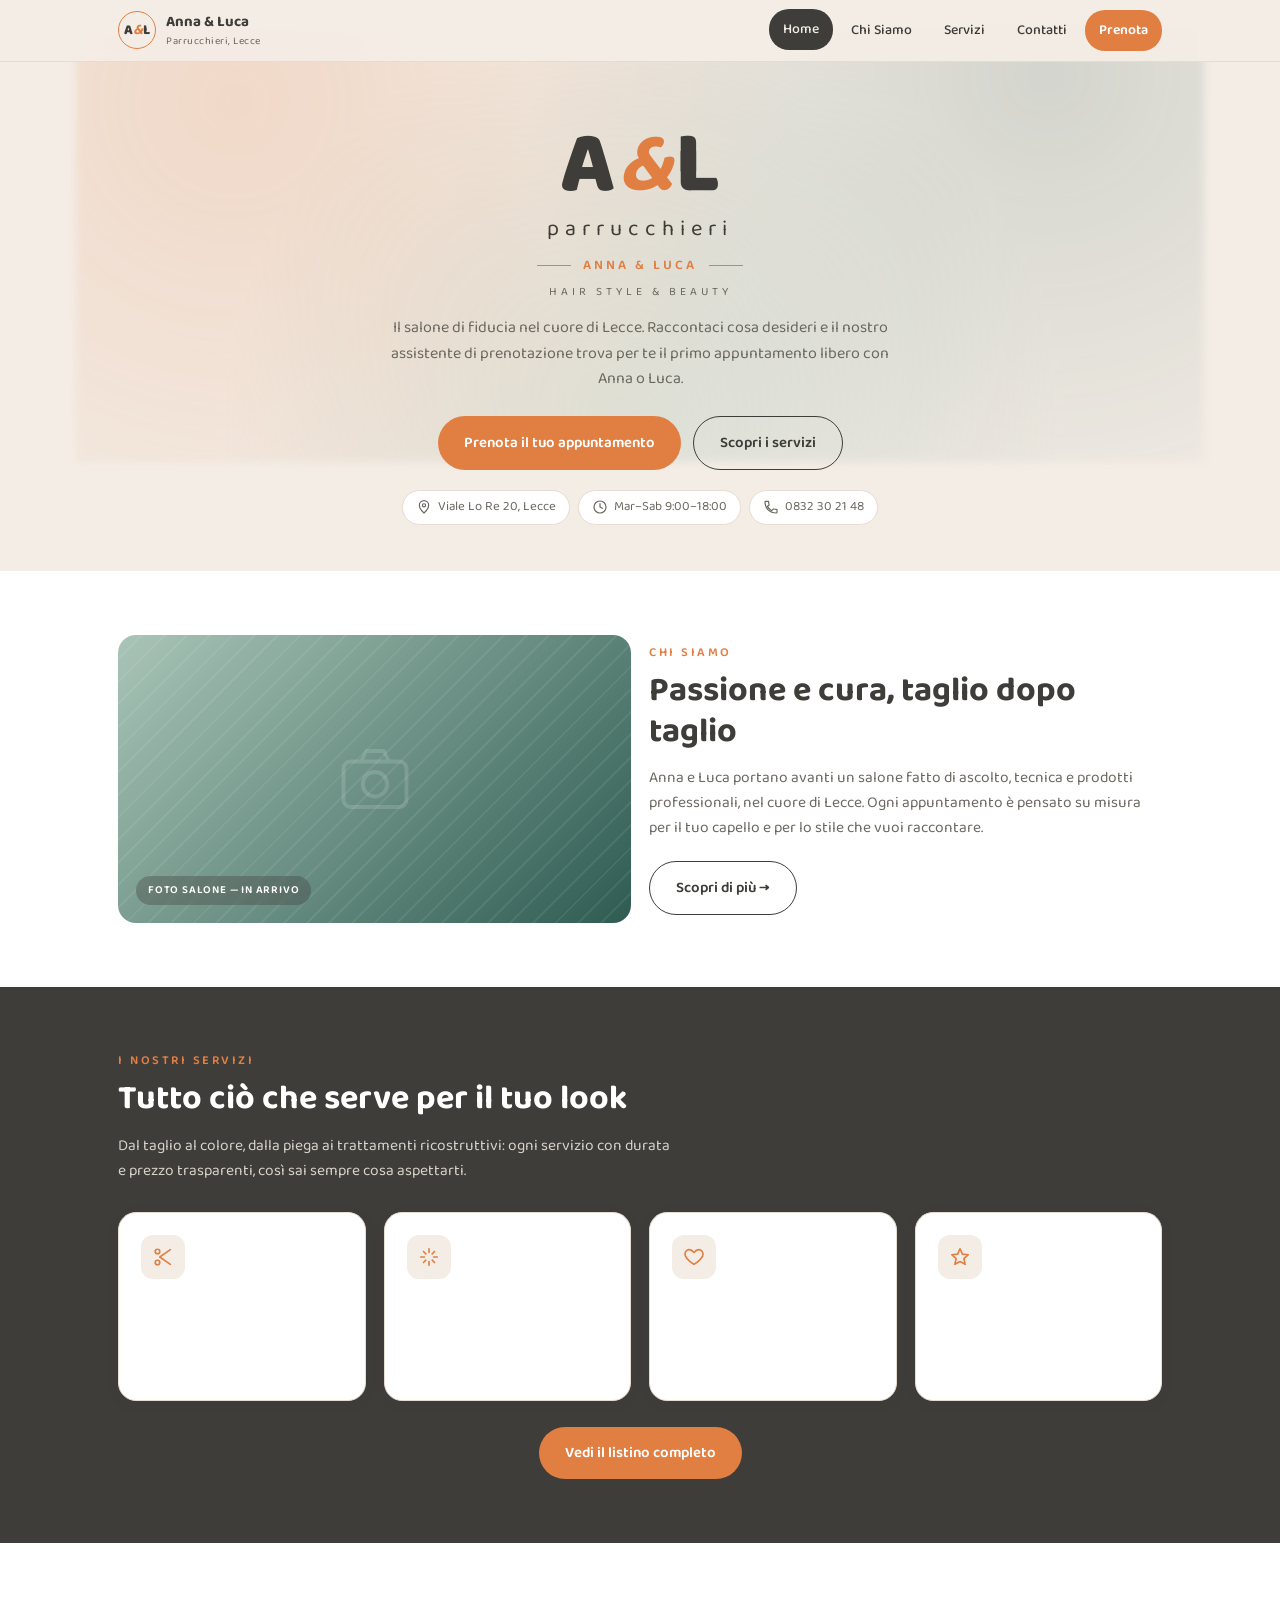
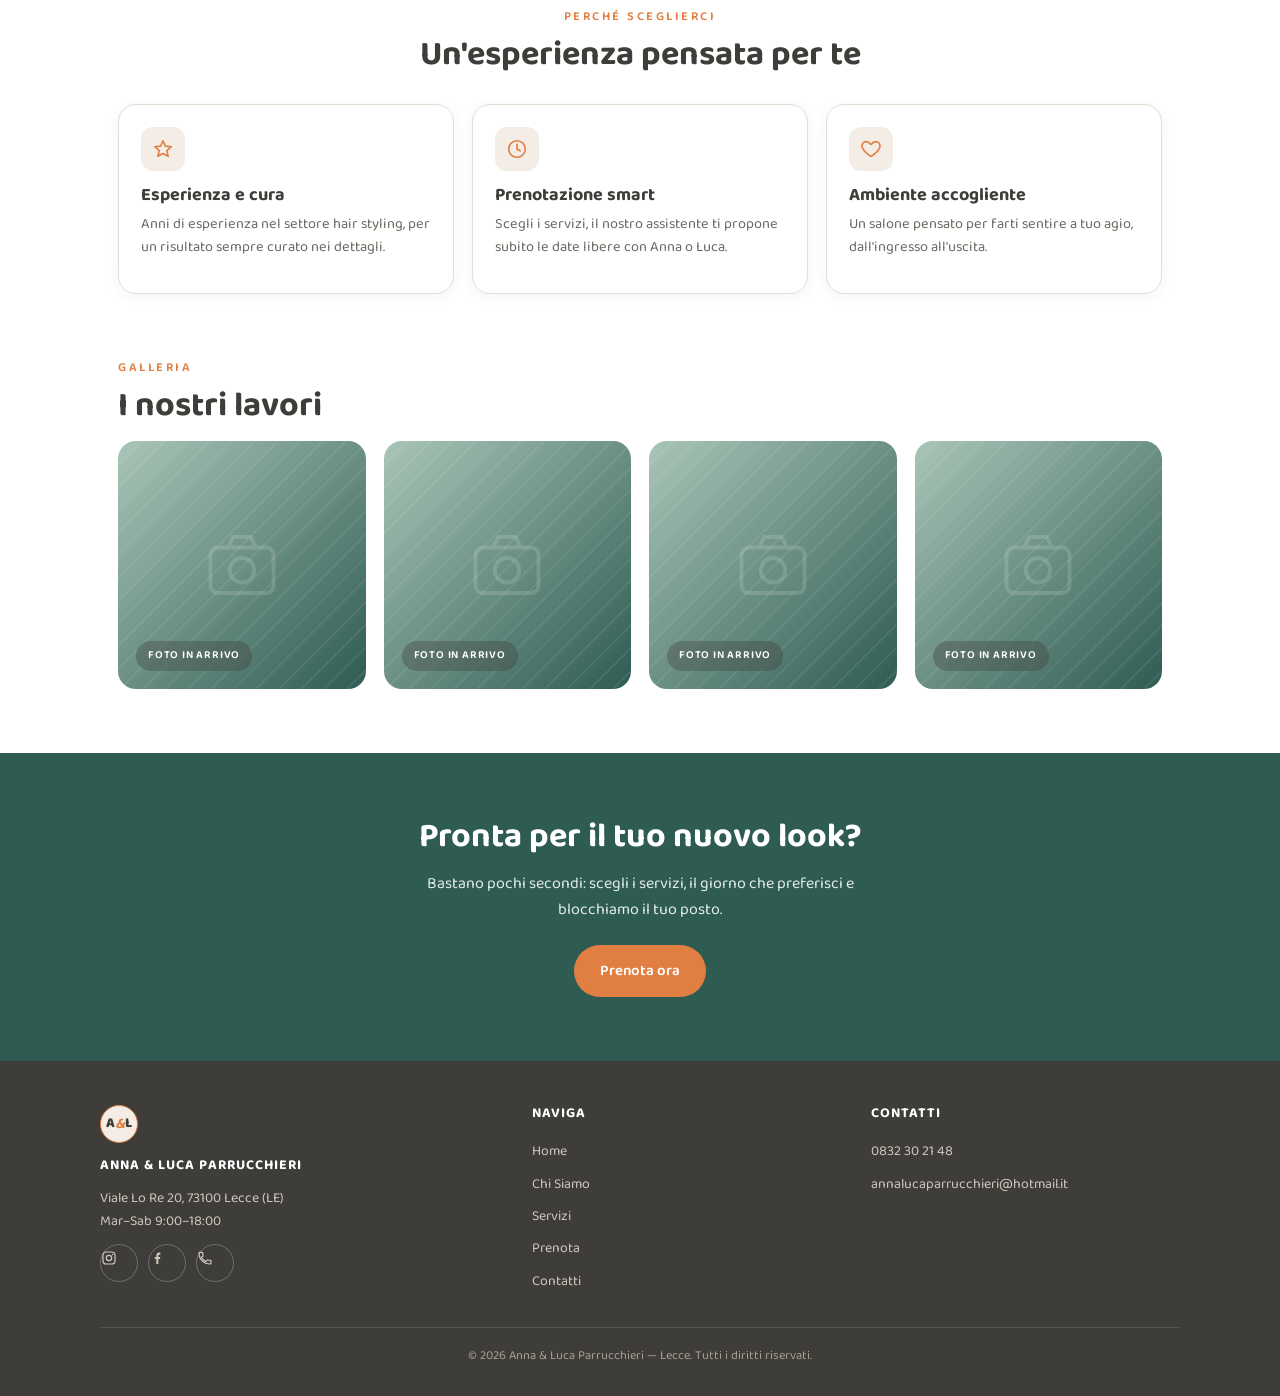
==== index.html @ 9dba7ea0 "Add files via upload Primo caricamento del sito" ====
<!DOCTYPE html>
<html lang="it">
<head>
<meta charset="UTF-8">
<meta name="viewport" content="width=device-width, initial-scale=1.0, maximum-scale=1, viewport-fit=cover">
<meta name="theme-color" content="#3F3D39">
<title>Anna & Luca Parrucchieri | Hair Style & Beauty — Lecce</title>
<meta name="description" content="Salone Anna & Luca Parrucchieri a Lecce, Viale Lo Re 20. Taglio, colore, piega e trattamenti. Prenota online in pochi secondi.">
<link rel="stylesheet" href="assets/style.css">
</head>
<body>

<svg style="display:none">
  <symbol id="ic-ig" viewBox="0 0 24 24"><rect x="3" y="3" width="18" height="18" rx="5"/><circle cx="12" cy="12" r="4"/><circle cx="17.3" cy="6.7" r="1.1" class="filled" fill="currentColor" stroke="none"/></symbol>
  <symbol id="ic-fb" viewBox="0 0 24 24"><path d="M14 21v-7.5h2.5l.4-3H14V8.4c0-.87.24-1.46 1.5-1.46H17V3.86C16.7 3.82 15.8 3.7 14.8 3.7c-2.2 0-3.7 1.34-3.7 3.8V10.5H8.6v3H11V21h3z" class="filled" fill="currentColor" stroke="none"/></symbol>
  <symbol id="ic-phone" viewBox="0 0 24 24"><path d="M6.6 10.8c1.4 2.8 3.7 5.1 6.6 6.6l2.2-2.2c.3-.3.7-.4 1-.2 1.1.4 2.3.6 3.6.6.6 0 1 .4 1 1V20c0 .6-.4 1-1 1C10 21 3 14 3 4.6c0-.6.4-1 1-1h3.5c.6 0 1 .4 1 1 0 1.3.2 2.5.6 3.6.1.3 0 .7-.2 1z"/></symbol>
  <symbol id="ic-mail" viewBox="0 0 24 24"><rect x="3" y="5" width="18" height="14" rx="2"/><path d="M4 6.5l8 6 8-6"/></symbol>
  <symbol id="ic-pin" viewBox="0 0 24 24"><path d="M12 21s7-6.2 7-11.5A7 7 0 0 0 5 9.5C5 14.8 12 21 12 21z"/><circle cx="12" cy="9.5" r="2.4"/></symbol>
  <symbol id="ic-clock" viewBox="0 0 24 24"><circle cx="12" cy="12" r="9"/><path d="M12 7v5l3.5 2"/></symbol>
  <symbol id="ic-scissors" viewBox="0 0 24 24"><circle cx="6" cy="6" r="2.5"/><circle cx="6" cy="18" r="2.5"/><path d="M20 4L8.5 12M20 20L8.5 12M8.5 12l3-2"/></symbol>
  <symbol id="ic-sparkle" viewBox="0 0 24 24"><path d="M12 3v4M12 17v4M3 12h4M17 12h4M6 6l2.5 2.5M15.5 15.5L18 18M18 6l-2.5 2.5M8.5 15.5L6 18"/></symbol>
  <symbol id="ic-camera" viewBox="0 0 24 24"><rect x="3" y="7" width="18" height="13" rx="2"/><path d="M8 7l1.5-3h5L16 7"/><circle cx="12" cy="13.5" r="3.5"/></symbol>
  <symbol id="ic-heart" viewBox="0 0 24 24"><path d="M12 20s-7-4.4-9.3-9C1.3 7.7 3 4.5 6.3 4c2-.3 3.7.7 5.7 3 2-2.3 3.7-3.3 5.7-3 3.3.5 5 3.7 3.6 7-2.3 4.6-9.3 9-9.3 9z"/></symbol>
  <symbol id="ic-star" viewBox="0 0 24 24"><path d="M12 3l2.6 5.9 6.4.6-4.8 4.3 1.4 6.2L12 16.9 6.4 20l1.4-6.2-4.8-4.3 6.4-.6L12 3z"/></symbol>
</svg>

<header class="site">
  <div class="nav-wrap">
    <a href="index.html" class="nav-brand">
      <span class="mono-badge"><span class="lm">A</span><span class="amp">&amp;</span><span class="lm">L</span></span>
      <span>Anna &amp; Luca<small>Parrucchieri, Lecce</small></span>
    </a>
    <nav class="nav-links">
      <a href="index.html" class="active">Home</a>
      <a href="chi-siamo.html">Chi Siamo</a>
      <a href="servizi.html">Servizi</a>
      <a href="contatti.html">Contatti</a>
      <a href="prenota.html" class="cta">Prenota</a>
    </nav>
    <div class="nav-actions">
      <a href="prenota.html" class="btn primary">Prenota</a>
      <button class="nav-toggle" aria-label="Menu"><span></span></button>
    </div>
  </div>
</header>

<main>
  <!-- HERO -->
  <section class="hero container">
    <div class="brand-logo"><span class="lm">A</span><span class="amp">&amp;</span><span class="lm">L</span></div>
    <div class="brand-sub">parrucchieri</div>
    <div class="brand-names"><i></i>ANNA &amp; LUCA<i></i></div>
    <div class="brand-tag">Hair Style &amp; Beauty</div>
    <p class="lead">Il salone di fiducia nel cuore di Lecce. Raccontaci cosa desideri e il nostro assistente di prenotazione trova per te il primo appuntamento libero con Anna o Luca.</p>
    <div class="hero-cta">
      <a href="prenota.html" class="btn primary">Prenota il tuo appuntamento</a>
      <a href="servizi.html" class="btn outline">Scopri i servizi</a>
    </div>
    <div class="hero-meta">
      <span><svg class="icon"><use href="#ic-pin"/></svg> Viale Lo Re 20, Lecce</span>
      <span><svg class="icon"><use href="#ic-clock"/></svg> Mar–Sab 9:00–18:00</span>
      <span><svg class="icon"><use href="#ic-phone"/></svg> 0832 30 21 48</span>
    </div>
  </section>

  <!-- CHI SIAMO TEASER -->
  <section class="bg-white">
    <div class="container grid cols-2" style="align-items:center;">
      <div class="photo-ph wide">
        <svg class="icon"><use href="#ic-camera"/></svg>
        <span>FOTO SALONE — in arrivo</span>
      </div>
      <div>
        <span class="eyebrow">Chi siamo</span>
        <h2 class="section-title">Passione e cura, taglio dopo taglio</h2>
        <p class="section-intro">Anna e Luca portano avanti un salone fatto di ascolto, tecnica e prodotti professionali, nel cuore di Lecce. Ogni appuntamento è pensato su misura per il tuo capello e per lo stile che vuoi raccontare.</p>
        <a href="chi-siamo.html" class="btn outline" style="margin-top:8px;">Scopri di più →</a>
      </div>
    </div>
  </section>

  <!-- SERVIZI IN EVIDENZA -->
  <section class="bg-charcoal">
    <div class="container">
      <span class="eyebrow">I nostri servizi</span>
      <h2 class="section-title">Tutto ciò che serve per il tuo look</h2>
      <p class="section-intro">Dal taglio al colore, dalla piega ai trattamenti ricostruttivi: ogni servizio con durata e prezzo trasparenti, così sai sempre cosa aspettarti.</p>
      <div class="grid cols-4" style="margin-top:28px;">
        <div class="card">
          <div class="icon-wrap"><svg class="icon"><use href="#ic-scissors"/></svg></div>
          <h3>Taglio</h3>
          <p style="font-size:14.5px;">Taglio su misura per viso e stile, da 30 minuti.</p>
        </div>
        <div class="card">
          <div class="icon-wrap"><svg class="icon"><use href="#ic-sparkle"/></svg></div>
          <h3>Colore</h3>
          <p style="font-size:14.5px;">Colore, balayage e schiariture naturali.</p>
        </div>
        <div class="card">
          <div class="icon-wrap"><svg class="icon"><use href="#ic-heart"/></svg></div>
          <h3>Piega</h3>
          <p style="font-size:14.5px;">Piega in armonia con taglio e personalità.</p>
        </div>
        <div class="card">
          <div class="icon-wrap"><svg class="icon"><use href="#ic-star"/></svg></div>
          <h3>Trattamenti</h3>
          <p style="font-size:14.5px;">Ricostruzione e cura profonda del capello.</p>
        </div>
      </div>
      <div class="center" style="margin-top:26px;">
        <a href="servizi.html" class="btn primary">Vedi il listino completo</a>
      </div>
    </div>
  </section>

  <!-- PERCHÉ SCEGLIERCI -->
  <section class="bg-white">
    <div class="container">
      <span class="eyebrow center" style="display:block;text-align:center;">Perché sceglierci</span>
      <h2 class="section-title center">Un'esperienza pensata per te</h2>
      <div class="grid cols-3" style="margin-top:28px;">
        <div class="card">
          <div class="icon-wrap"><svg class="icon"><use href="#ic-star"/></svg></div>
          <h3>Esperienza e cura</h3>
          <p style="font-size:14.5px;">Anni di esperienza nel settore hair styling, per un risultato sempre curato nei dettagli.</p>
        </div>
        <div class="card">
          <div class="icon-wrap"><svg class="icon"><use href="#ic-clock"/></svg></div>
          <h3>Prenotazione smart</h3>
          <p style="font-size:14.5px;">Scegli i servizi, il nostro assistente ti propone subito le date libere con Anna o Luca.</p>
        </div>
        <div class="card">
          <div class="icon-wrap"><svg class="icon"><use href="#ic-heart"/></svg></div>
          <h3>Ambiente accogliente</h3>
          <p style="font-size:14.5px;">Un salone pensato per farti sentire a tuo agio, dall'ingresso all'uscita.</p>
        </div>
      </div>
    </div>
  </section>

  <!-- GALLERIA -->
  <section class="bg-white" style="padding-top:0;">
    <div class="container">
      <span class="eyebrow">Galleria</span>
      <h2 class="section-title">I nostri lavori</h2>
      <div class="grid cols-4">
        <div class="photo-ph square"><svg class="icon"><use href="#ic-camera"/></svg><span>Foto in arrivo</span></div>
        <div class="photo-ph square"><svg class="icon"><use href="#ic-camera"/></svg><span>Foto in arrivo</span></div>
        <div class="photo-ph square"><svg class="icon"><use href="#ic-camera"/></svg><span>Foto in arrivo</span></div>
        <div class="photo-ph square"><svg class="icon"><use href="#ic-camera"/></svg><span>Foto in arrivo</span></div>
      </div>
    </div>
  </section>

  <!-- CTA FINALE -->
  <section class="bg-teal center">
    <div class="container">
      <h2 class="section-title" style="color:#fff;">Pronta per il tuo nuovo look?</h2>
      <p style="color:#e4ede9;max-width:460px;margin:0 auto 22px;">Bastano pochi secondi: scegli i servizi, il giorno che preferisci e blocchiamo il tuo posto.</p>
      <a href="prenota.html" class="btn primary">Prenota ora</a>
    </div>
  </section>
</main>

<footer class="site">
  <div class="foot-grid">
    <div>
      <span class="mono-badge" style="margin-bottom:10px;"><span class="lm">A</span><span class="amp">&amp;</span><span class="lm">L</span></span>
      <h4 style="margin-top:14px;">Anna &amp; Luca Parrucchieri</h4>
      <p style="color:#cfc8bd;font-size:14px;">Viale Lo Re 20, 73100 Lecce (LE)<br>Mar–Sab 9:00–18:00</p>
      <div class="icon-links">
        <a class="icon-btn" href="https://www.instagram.com/anna_e_luca_parrucchieri/" target="_blank" rel="noopener" aria-label="Instagram"><svg class="icon"><use href="#ic-ig"/></svg></a>
        <a class="icon-btn" href="https://www.facebook.com/anna.parrucchieri/" target="_blank" rel="noopener" aria-label="Facebook"><svg class="icon"><use href="#ic-fb"/></svg></a>
        <a class="icon-btn" href="tel:+390832302148" aria-label="Chiama"><svg class="icon"><use href="#ic-phone"/></svg></a>
      </div>
    </div>
    <div>
      <h4>Naviga</h4>
      <a href="index.html">Home</a>
      <a href="chi-siamo.html">Chi Siamo</a>
      <a href="servizi.html">Servizi</a>
      <a href="prenota.html">Prenota</a>
      <a href="contatti.html">Contatti</a>
    </div>
    <div>
      <h4>Contatti</h4>
      <a href="tel:+390832302148">0832 30 21 48</a>
      <a href="mailto:annalucaparrucchieri@hotmail.it">annalucaparrucchieri@hotmail.it</a>
    </div>
  </div>
  <div class="foot-bottom">© 2026 Anna &amp; Luca Parrucchieri — Lecce. Tutti i diritti riservati.</div>
</footer>

<script src="assets/nav.js" defer></script>
</body>
</html>
---- assets/style.css ----
/* ===========================================================
   Anna & Luca Parrucchieri — Design system condiviso
   Palette ufficiale del brand (da guida grafica fornita):
   charcoal #3F3D39 · orange #E17F43 · teal #2E5B52 · sage #A9C5B7 · cream #F4EDE6
   =========================================================== */

@import url('https://fonts.googleapis.com/css2?family=Baloo+2:wght@400;500;600;700;800&display=swap');

:root{
  --charcoal:#3F3D39;
  --charcoal-soft:#6b6860;
  --orange:#E17F43;
  --orange-l:#EFA679;
  --teal:#2E5B52;
  --sage:#A9C5B7;
  --cream:#F4EDE6;
  --white:#FFFFFF;
  --line:#E6DCD1;
  --ok:#2E5B52;
  --err:#B4544A;
  --safe-b:env(safe-area-inset-bottom, 0px);
  --container:1080px;
}
*{box-sizing:border-box;-webkit-tap-highlight-color:transparent;}
html{-webkit-text-size-adjust:100%;scroll-behavior:smooth;}
body{margin:0;font-family:'Baloo 2',-apple-system,'Segoe UI',Helvetica,Arial,sans-serif;background:var(--cream);color:var(--charcoal);font-size:16px;line-height:1.6;overflow-x:hidden;}
h1,h2,h3,h4{font-family:'Baloo 2',sans-serif;font-weight:700;margin:0 0 10px;color:var(--charcoal);line-height:1.2;}
p{margin:0 0 12px;color:var(--charcoal-soft);}
a{color:inherit;text-decoration:none;}
img{max-width:100%;display:block;}
.container{max-width:var(--container);margin:0 auto;padding:0 18px;}
section{padding:38px 0;}
.eyebrow{font-size:12.5px;letter-spacing:2.5px;text-transform:uppercase;color:var(--orange);font-weight:600;margin-bottom:8px;display:block;}
.section-title{font-size:clamp(23px,5.5vw,34px);margin-bottom:14px;}
.section-intro{max-width:560px;color:var(--charcoal-soft);font-size:15.5px;}
.center{text-align:center;margin-left:auto;margin-right:auto;}
@media (min-width:700px){
  section{padding:64px 0;}
}

/* ---------- LOGO ---------- */
.brand-logo{display:flex;align-items:center;justify-content:center;font-family:'Baloo 2',sans-serif;font-weight:800;line-height:1;}
.brand-logo .lm{font-size:clamp(52px,11vw,88px);color:var(--charcoal);}
.brand-logo .amp{font-family:'Baloo 2',sans-serif;font-size:clamp(48px,10vw,84px);color:var(--orange);font-weight:700;font-style:italic;margin:0 .02em;}
.brand-sub{text-align:center;font-size:clamp(15px,3vw,22px);letter-spacing:6px;font-weight:400;color:var(--charcoal);margin-top:2px;}
.brand-names{display:flex;align-items:center;justify-content:center;gap:12px;color:var(--orange);font-size:13.5px;letter-spacing:3px;font-weight:600;margin-top:8px;}
.brand-names i{display:block;width:34px;height:1px;background:var(--orange);font-style:normal;}
.brand-tag{text-align:center;font-size:11.5px;letter-spacing:4px;color:var(--charcoal-soft);margin-top:6px;text-transform:uppercase;}

.mono-badge{width:38px;height:38px;border-radius:50%;background:var(--cream);border:1.5px solid var(--orange);display:flex;align-items:center;justify-content:center;flex-shrink:0;font-family:'Baloo 2',sans-serif;font-weight:800;font-size:14px;}
.mono-badge .lm{color:var(--charcoal);}
.mono-badge .amp{font-family:'Baloo 2',sans-serif;color:var(--orange);font-style:italic;font-weight:700;font-size:15px;}

/* ---------- HEADER / NAV ---------- */
header.site{position:sticky;top:0;z-index:100;background:rgba(244,237,230,.94);backdrop-filter:blur(6px);border-bottom:1px solid var(--line);}
.nav-wrap{display:flex;align-items:center;justify-content:space-between;padding:10px 18px;max-width:var(--container);margin:0 auto;}
.nav-brand{display:flex;align-items:center;gap:10px;font-weight:700;font-size:15px;}
.nav-brand small{display:block;font-weight:400;font-size:10.5px;color:var(--charcoal-soft);letter-spacing:.5px;}
.nav-links{display:flex;align-items:center;gap:4px;}
.nav-links a{padding:9px 14px;border-radius:20px;font-size:14px;font-weight:500;transition:.18s;}
.nav-links a:hover, .nav-links a.active{background:var(--charcoal);color:var(--cream);transform:translateY(-1px);}
.nav-links a.cta{background:var(--orange);color:#fff;font-weight:600;}
.nav-links a.cta:hover{background:#c96b30;}

/* Hamburger animato (diventa una X quando aperto) */
.nav-toggle{display:none;width:40px;height:40px;border-radius:10px;border:1px solid var(--line);background:none;align-items:center;justify-content:center;cursor:pointer;flex-shrink:0;position:relative;z-index:200;}
.nav-toggle span, .nav-toggle span::before, .nav-toggle span::after{content:"";display:block;width:18px;height:2px;background:var(--charcoal);position:relative;transition:.25s;}
.nav-toggle span::before{position:absolute;top:-6px;}
.nav-toggle span::after{position:absolute;top:6px;}
.nav-toggle.open span{background:transparent;}
.nav-toggle.open span::before{top:0;transform:rotate(45deg);}
.nav-toggle.open span::after{top:0;transform:rotate(-45deg);}

.nav-actions{display:none;align-items:center;gap:8px;}

/* Menu mobile: overlay fullscreen moderno invece della tendina */
@media (max-width:820px){
  .nav-links{
    position:fixed;inset:0;
    background:var(--charcoal);
    display:flex;flex-direction:column;align-items:center;justify-content:center;gap:8px;
    padding:20px;
    transform:translateY(-8px);opacity:0;visibility:hidden;
    transition:opacity .28s ease, transform .28s ease, visibility 0s linear .28s;
    z-index:150;
  }
  .nav-links.open{transform:translateY(0);opacity:1;visibility:visible;transition:opacity .28s ease, transform .28s ease;}
  .nav-links a{color:#fff;padding:14px 26px;font-size:21px;font-weight:600;border-radius:30px;}
  .nav-links a:hover, .nav-links a.active{background:rgba(255,255,255,.1);color:var(--orange-l);transform:none;}
  .nav-links a.cta{margin-top:18px;background:var(--orange);font-size:16px;padding:14px 34px;}
  .nav-toggle{display:flex;}
  .nav-actions{display:flex;}
  .nav-actions .btn{padding:9px 16px;font-size:13.5px;min-height:38px;white-space:nowrap;}
}
@media (max-width:360px){
  .nav-brand small{display:none;}
}

/* ---------- BUTTONS ---------- */
.btn{display:inline-flex;align-items:center;justify-content:center;gap:8px;background:var(--charcoal);color:#fff;border:none;border-radius:28px;padding:14px 26px;font-size:15px;font-weight:600;cursor:pointer;transition:.15s;min-height:48px;font-family:'Baloo 2',sans-serif;}
.btn:active{transform:scale(.98);}
.btn.primary{background:var(--orange);}
.btn.primary:hover{background:#c96b30;}
.btn:not(.primary):hover{background:var(--teal);}
.btn.outline{background:transparent;color:var(--charcoal);border:1.5px solid var(--charcoal);}
.btn.outline:hover{background:var(--charcoal);color:#fff;}
.btn.block{width:100%;}
.btn:disabled{background:#d8cfc1;cursor:not-allowed;}

/* ---------- HERO ---------- */
.hero{padding:34px 0 26px;text-align:center;position:relative;isolation:isolate;}
.hero::before{content:"";position:absolute;inset:-40px -24px auto -24px;height:440px;z-index:-1;pointer-events:none;
  background:
    radial-gradient(circle at 14% 18%, rgba(225,127,67,.18), transparent 55%),
    radial-gradient(circle at 86% 12%, rgba(46,91,82,.16), transparent 50%),
    radial-gradient(circle at 50% 92%, rgba(169,197,183,.30), transparent 60%);
  filter:blur(4px);
}
.hero p.lead{max-width:520px;margin:14px auto 24px;font-size:15.5px;}
.hero-cta{display:flex;gap:12px;justify-content:center;flex-wrap:wrap;}
.hero-meta{display:flex;flex-wrap:wrap;justify-content:center;gap:8px;margin-top:20px;font-size:13px;color:var(--charcoal-soft);}
.hero-meta span{border:1px solid var(--line);border-radius:20px;padding:6px 13px;display:flex;align-items:center;gap:6px;background:#fff;}
.icon{width:16px;height:16px;fill:none;stroke:currentColor;stroke-width:1.8;stroke-linecap:round;stroke-linejoin:round;flex-shrink:0;}
.icon.filled{fill:currentColor;stroke:none;}
@media (min-width:700px){
  .hero{padding:60px 0 46px;}
  .hero p.lead{font-size:16px;}
}

/* ---------- PHOTO PLACEHOLDER ---------- */
.photo-ph{position:relative;overflow:hidden;border-radius:18px;display:flex;align-items:flex-end;justify-content:flex-start;color:#fff;min-height:130px;
  background-image:
    repeating-linear-gradient(135deg, rgba(255,255,255,.07) 0 2px, transparent 2px 16px),
    linear-gradient(135deg,var(--sage),var(--teal));
}
.photo-ph .icon{position:absolute;top:50%;left:50%;width:60px;height:60px;transform:translate(-50%,-50%);opacity:.14;stroke-width:1.1;}
.photo-ph span{position:relative;margin:14px;font-size:10.5px;letter-spacing:.8px;font-weight:600;text-transform:uppercase;background:rgba(63,61,57,.35);backdrop-filter:blur(2px);padding:6px 12px;border-radius:20px;max-width:none;}
.photo-ph.square{aspect-ratio:1/1;min-height:0;}
.photo-ph.wide{aspect-ratio:16/9;min-height:0;}
.photo-ph.tall{aspect-ratio:4/3;min-height:0;}
@media (min-width:700px){
  .photo-ph{min-height:220px;}
  .photo-ph .icon{width:84px;height:84px;}
  .photo-ph span{font-size:11px;margin:18px;}
  .photo-ph.tall{aspect-ratio:3/4;}
}

/* ---------- CARDS / GRIDS ---------- */
.grid{display:grid;gap:18px;}
.grid.cols-2{grid-template-columns:1fr;}
.grid.cols-3{grid-template-columns:1fr;}
.grid.cols-4{grid-template-columns:repeat(2,1fr);}
@media (min-width:700px){
  .grid.cols-2{grid-template-columns:1fr 1fr;}
  .grid.cols-3{grid-template-columns:repeat(3,1fr);}
  .grid.cols-4{grid-template-columns:repeat(4,1fr);}
}
.card{background:#fff;border:1px solid var(--line);border-radius:18px;padding:22px;box-shadow:0 3px 14px rgba(63,61,57,.05);}
.card h3{font-size:18px;margin-bottom:6px;}
.card .icon-wrap{width:44px;height:44px;border-radius:12px;background:var(--cream);display:flex;align-items:center;justify-content:center;margin-bottom:14px;color:var(--orange);}
.card .icon-wrap .icon{width:22px;height:22px;}

.service-card{background:#fff;border:1px solid var(--line);border-radius:16px;padding:16px 18px;display:flex;justify-content:space-between;align-items:center;gap:10px;}
.service-card .name{font-weight:600;font-size:15.5px;}
.service-card .meta{font-size:12.5px;color:var(--charcoal-soft);margin-top:2px;}
.service-card .price{font-weight:700;font-size:16px;color:var(--orange);white-space:nowrap;}

/* ---------- SECTIONS BG VARIANTS ---------- */
.bg-white{background:#fff;}
.bg-charcoal{background:var(--charcoal);color:#fff;}
.bg-charcoal h2, .bg-charcoal h3, .bg-charcoal p{color:#fff;}
.bg-charcoal .section-intro{color:#d8d2c9;}
.bg-teal{background:var(--teal);color:#fff;}
.bg-teal h2, .bg-teal p{color:#fff;}

/* ---------- FOOTER ---------- */
footer.site{background:var(--charcoal);color:#e9e4dc;padding:44px 18px calc(30px + var(--safe-b));}
footer.site .foot-grid{max-width:var(--container);margin:0 auto;display:grid;gap:30px;grid-template-columns:1fr;}
@media (min-width:700px){footer.site .foot-grid{grid-template-columns:1.3fr 1fr 1fr;}}
footer.site h4{color:#fff;font-size:14px;letter-spacing:1px;text-transform:uppercase;margin-bottom:14px;}
footer.site a{color:#cfc8bd;display:block;padding:5px 0;font-size:14px;}
footer.site a:hover{color:var(--orange-l);}
.icon-links{display:flex;gap:10px;}
.icon-btn{width:38px;height:38px;border-radius:50%;border:1px solid rgba(255,255,255,.25);display:flex;align-items:center;justify-content:center;color:#fff;transition:.15s;}
.icon-btn:hover{background:var(--orange);border-color:var(--orange);}
.foot-bottom{max-width:var(--container);margin:30px auto 0;padding-top:18px;border-top:1px solid rgba(255,255,255,.12);font-size:12.5px;color:#a89f92;text-align:center;line-height:1.6;}

/* ---------- FORMS ---------- */
.form-grid{display:grid;gap:12px;}
.form-grid label{display:block;font-size:12px;color:var(--charcoal-soft);margin-bottom:4px;font-weight:600;}
.form-grid input, .form-grid textarea, .form-grid select{width:100%;padding:12px 14px;border:1.5px solid var(--line);border-radius:10px;font-size:16px;font-family:'Baloo 2',sans-serif;background:#fff;color:var(--charcoal);}
.form-grid textarea{resize:vertical;min-height:110px;}
.form-row-2{display:grid;gap:12px;}
@media (min-width:600px){.form-row-2{grid-template-columns:1fr 1fr;}}

/* ---------- UTILITIES ---------- */
.hidden{display:none !important;}
.mt-0{margin-top:0;}
.stack{display:flex;flex-direction:column;gap:10px;}

/* ===========================================================
   PRENOTATORE — componenti specifici del booking assistito
   =========================================================== */
.booking-wrap{max-width:640px;margin:0 auto;}
.steps-nav{display:flex;gap:6px;justify-content:center;margin-bottom:18px;}
.steps-nav span{width:7px;height:7px;border-radius:50%;background:var(--line);transition:.2s;}
.steps-nav span.active{background:var(--orange);width:18px;border-radius:4px;}

.bstep{background:#fff;border:1px solid var(--line);border-radius:18px;padding:18px;margin-bottom:16px;box-shadow:0 3px 14px rgba(63,61,57,.05);}
.bstep-label{display:inline-block;font-size:11px;letter-spacing:1.5px;text-transform:uppercase;color:var(--orange);margin-bottom:4px;font-weight:600;}

.b-services{display:grid;gap:9px;margin-top:12px;}
.b-service{display:flex;align-items:center;justify-content:space-between;border:1.5px solid var(--line);border-radius:12px;padding:13px 14px;cursor:pointer;transition:.15s;min-height:52px;}
.b-service.selected{border-color:var(--orange);background:#FCEEE3;}
.b-service .name{font-size:15px;font-weight:500;}
.b-service .meta{font-size:12.5px;color:var(--charcoal-soft);margin-top:1px;}
.b-service .price{font-weight:700;font-size:15px;}
.b-service .check{width:20px;height:20px;border-radius:50%;border:1.5px solid var(--line);flex-shrink:0;margin-left:10px;display:flex;align-items:center;justify-content:center;}
.b-service.selected .check{background:var(--orange);border-color:var(--orange);}
.b-service.selected .check svg{width:12px;height:12px;stroke:#fff;stroke-width:3;fill:none;}
.b-service-row{display:flex;align-items:center;gap:12px;flex:1;min-width:0;}

.b-staff-choice{display:flex;gap:8px;margin-top:12px;flex-wrap:wrap;}
.b-chip{border:1.5px solid var(--line);border-radius:14px;padding:9px 12px;cursor:pointer;font-size:13.5px;display:flex;align-items:center;gap:7px;flex:1;min-width:100px;justify-content:center;transition:.15s;}
.b-chip.active{background:var(--charcoal);color:#fff;border-color:var(--charcoal);}
.b-chip .mini-avatar{width:22px;height:22px;flex-shrink:0;}

.b-summary-bar{display:flex;justify-content:space-between;align-items:center;background:var(--charcoal);color:#fff;border-radius:14px;padding:13px 16px;margin-top:14px;font-size:13.5px;gap:10px;}
.b-summary-bar b{color:var(--orange-l);white-space:nowrap;}

.b-actions{display:flex;flex-direction:column;gap:10px;margin-top:18px;}
.b-actions.split{flex-direction:row;}
.b-actions.split .btn.outline{width:auto;flex:0 0 auto;padding:14px 18px;}
.b-actions.split .btn:not(.outline){flex:1;}

.b-assistant{display:flex;gap:10px;align-items:flex-start;margin-bottom:14px;}
.b-bubble{background:var(--cream);border-radius:4px 16px 16px 16px;padding:12px 15px;font-size:14px;line-height:1.55;}
.b-day-group{margin-top:16px;}
.b-day-group h4{font-size:12px;text-transform:uppercase;letter-spacing:.5px;color:var(--charcoal-soft);margin:0 0 8px;font-weight:600;}
.b-slots{display:grid;grid-template-columns:repeat(2,1fr);gap:8px;}
.b-slot{border:1.5px solid var(--line);border-radius:12px;padding:10px 8px;font-size:14px;cursor:pointer;background:#fff;display:flex;align-items:center;gap:8px;min-height:48px;}
.b-slot.chosen{background:var(--orange);color:#fff;border-color:var(--orange);}
.b-slot .mini-avatar{width:24px;height:24px;flex-shrink:0;}
.b-slot .txt{display:flex;flex-direction:column;line-height:1.25;}
.b-slot .txt b{font-size:14.5px;}
.b-slot .txt small{font-size:11px;color:var(--charcoal-soft);}
.b-slot.chosen .txt small{color:#fff;opacity:.85;}

.mini-avatar{border-radius:50%;}

.b-row{display:flex;justify-content:space-between;padding:7px 0;font-size:14px;gap:10px;}
.b-row span:first-child{color:var(--charcoal-soft);}
.b-row.total{border-top:1px solid var(--line);margin-top:6px;padding-top:12px;font-size:16px;font-weight:700;}
.b-policy{background:#FCEEE3;border-left:3px solid var(--orange);padding:12px 14px;border-radius:8px;font-size:13px;line-height:1.55;margin-top:14px;}
.b-disclaimer{font-size:11.5px;color:#a99e90;margin-top:10px;line-height:1.5;}

.b-confirm{text-align:center;padding:6px 0;}
.b-confirm-avatars{display:flex;justify-content:center;margin-bottom:10px;}
.b-confirm-avatars .mini-avatar{width:46px;height:46px;margin:0 -8px;border:3px solid #fff;box-shadow:0 2px 6px rgba(0,0,0,.15);}
.b-check{width:44px;height:44px;border-radius:50%;background:var(--ok);color:#fff;display:flex;align-items:center;justify-content:center;margin:0 auto 12px;}
.b-cal-actions{display:flex;flex-direction:column;gap:10px;margin-top:18px;}

@media (min-width:600px){
  .b-slots{grid-template-columns:repeat(3,1fr);}
  .b-actions{flex-direction:row;justify-content:flex-end;}
  .b-actions .btn{width:auto;min-width:220px;}
  .b-actions.split{justify-content:space-between;}
  .b-cal-actions{flex-direction:row;justify-content:center;}
  .b-cal-actions .btn{width:auto;}
}
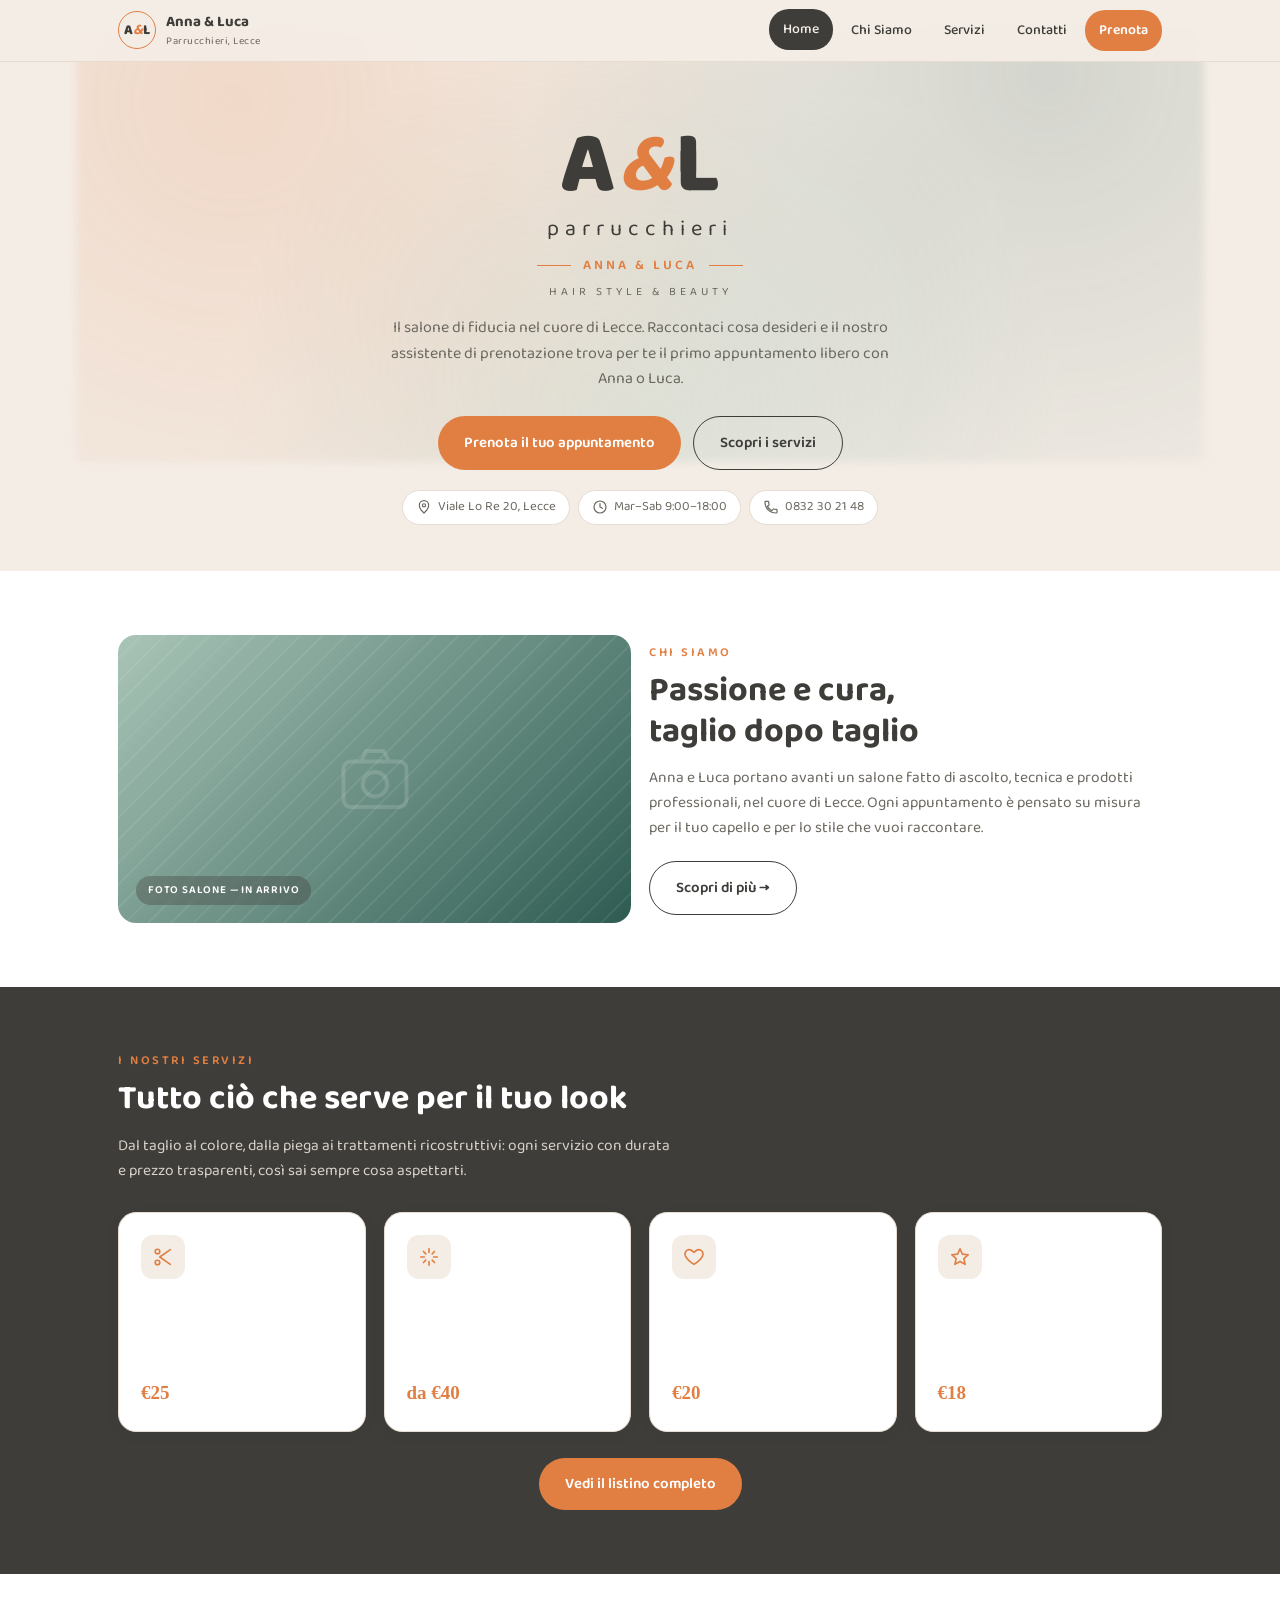
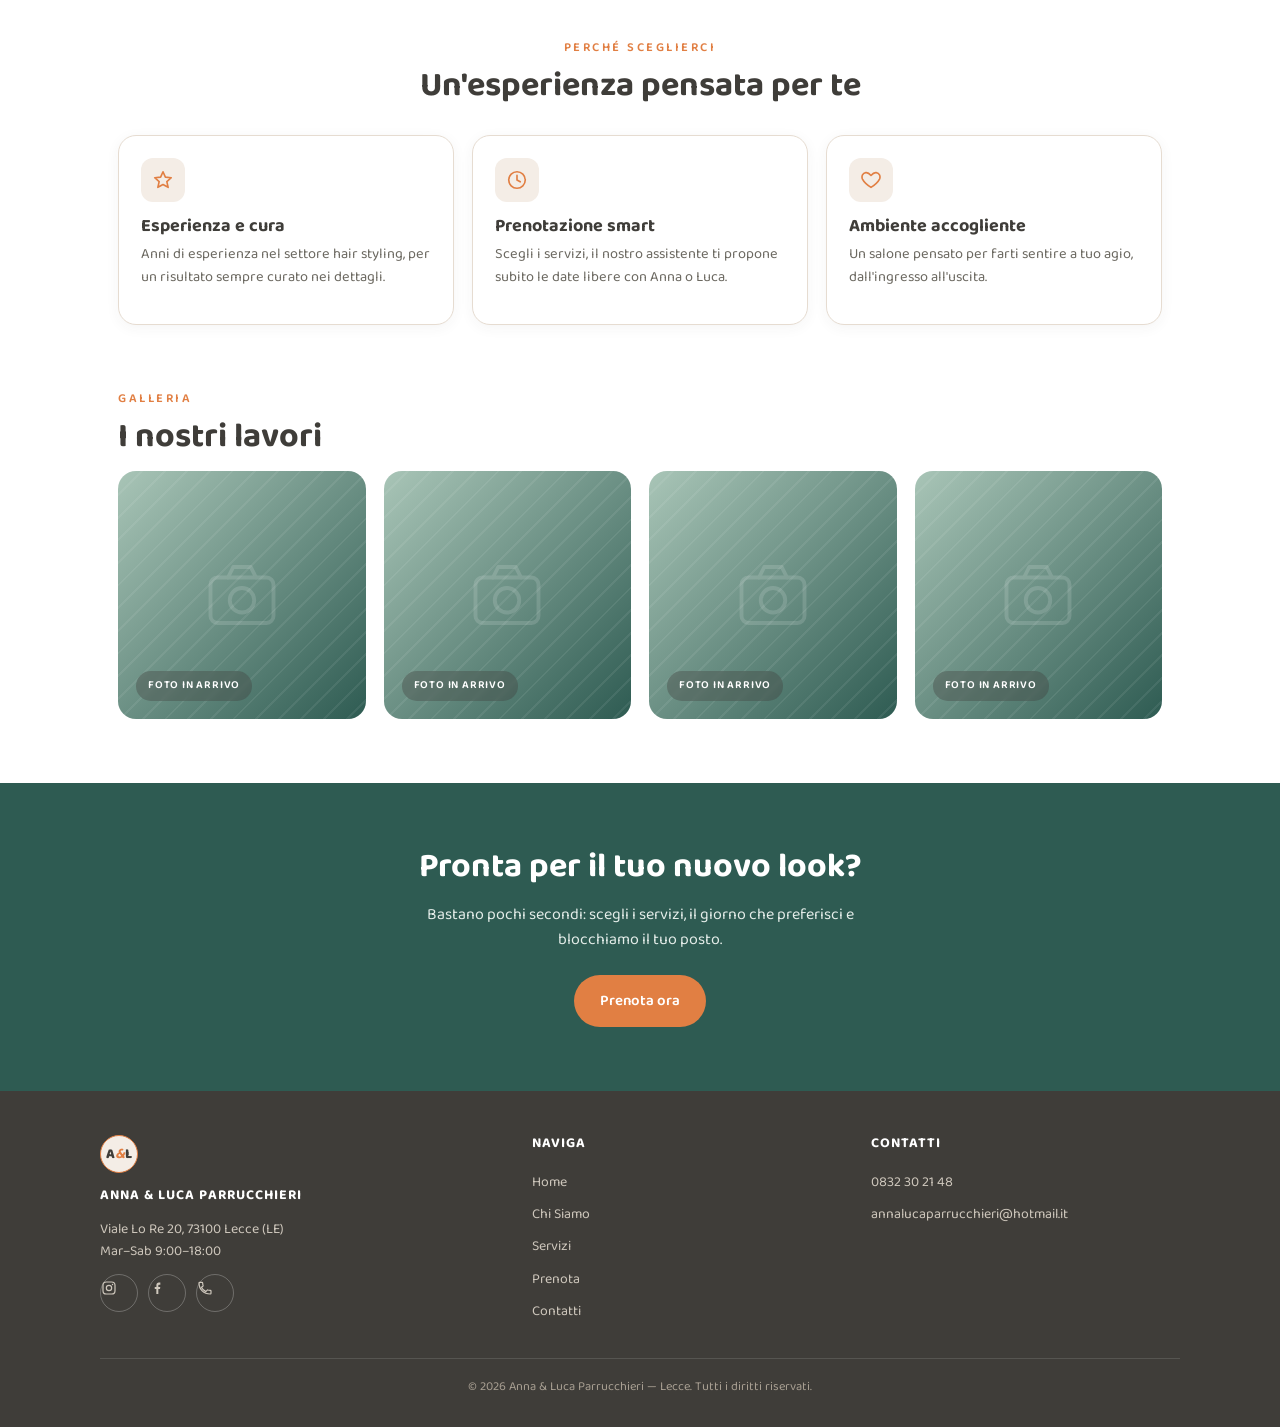
==== commit d822d57a: "Redesign editoriale: tipografia Fraunces/Inter, prezzi in home, cornice foto" ====
--- a/index.html
+++ b/index.html
@@ -66,13 +66,16 @@
   <!-- CHI SIAMO TEASER -->
   <section class="bg-white">
     <div class="container grid cols-2" style="align-items:center;">
-      <div class="photo-ph wide">
-        <svg class="icon"><use href="#ic-camera"/></svg>
-        <span>FOTO SALONE — in arrivo</span>
+      <div class="frame-offset">
+        <div class="photo-ph wide">
+          <svg class="icon"><use href="#ic-camera"/></svg>
+          <span>FOTO SALONE — in arrivo</span>
+        </div>
       </div>
       <div>
         <span class="eyebrow">Chi siamo</span>
-        <h2 class="section-title">Passione e cura, taglio dopo taglio</h2>
+        <h2 class="section-title">Passione e cura,<br>taglio dopo taglio</h2>
+        <div class="rule"></div>
         <p class="section-intro">Anna e Luca portano avanti un salone fatto di ascolto, tecnica e prodotti professionali, nel cuore di Lecce. Ogni appuntamento è pensato su misura per il tuo capello e per lo stile che vuoi raccontare.</p>
         <a href="chi-siamo.html" class="btn outline" style="margin-top:8px;">Scopri di più →</a>
       </div>
@@ -90,21 +93,25 @@
           <div class="icon-wrap"><svg class="icon"><use href="#ic-scissors"/></svg></div>
           <h3>Taglio</h3>
           <p style="font-size:14.5px;">Taglio su misura per viso e stile, da 30 minuti.</p>
+          <p style="font-family:'Fraunces',serif;font-size:19px;font-weight:600;color:var(--orange);margin:0;">€25</p>
         </div>
         <div class="card">
           <div class="icon-wrap"><svg class="icon"><use href="#ic-sparkle"/></svg></div>
           <h3>Colore</h3>
           <p style="font-size:14.5px;">Colore, balayage e schiariture naturali.</p>
+          <p style="font-family:'Fraunces',serif;font-size:19px;font-weight:600;color:var(--orange);margin:0;">da €40</p>
         </div>
         <div class="card">
           <div class="icon-wrap"><svg class="icon"><use href="#ic-heart"/></svg></div>
           <h3>Piega</h3>
           <p style="font-size:14.5px;">Piega in armonia con taglio e personalità.</p>
+          <p style="font-family:'Fraunces',serif;font-size:19px;font-weight:600;color:var(--orange);margin:0;">€20</p>
         </div>
         <div class="card">
           <div class="icon-wrap"><svg class="icon"><use href="#ic-star"/></svg></div>
           <h3>Trattamenti</h3>
           <p style="font-size:14.5px;">Ricostruzione e cura profonda del capello.</p>
+          <p style="font-family:'Fraunces',serif;font-size:19px;font-weight:600;color:var(--orange);margin:0;">€18</p>
         </div>
       </div>
       <div class="center" style="margin-top:26px;">
@@ -118,6 +125,7 @@
     <div class="container">
       <span class="eyebrow center" style="display:block;text-align:center;">Perché sceglierci</span>
       <h2 class="section-title center">Un'esperienza pensata per te</h2>
+      <div class="rule center"></div>
       <div class="grid cols-3" style="margin-top:28px;">
         <div class="card">
           <div class="icon-wrap"><svg class="icon"><use href="#ic-star"/></svg></div>
@@ -143,6 +151,7 @@
     <div class="container">
       <span class="eyebrow">Galleria</span>
       <h2 class="section-title">I nostri lavori</h2>
+      <div class="rule"></div>
       <div class="grid cols-4">
         <div class="photo-ph square"><svg class="icon"><use href="#ic-camera"/></svg><span>Foto in arrivo</span></div>
         <div class="photo-ph square"><svg class="icon"><use href="#ic-camera"/></svg><span>Foto in arrivo</span></div>
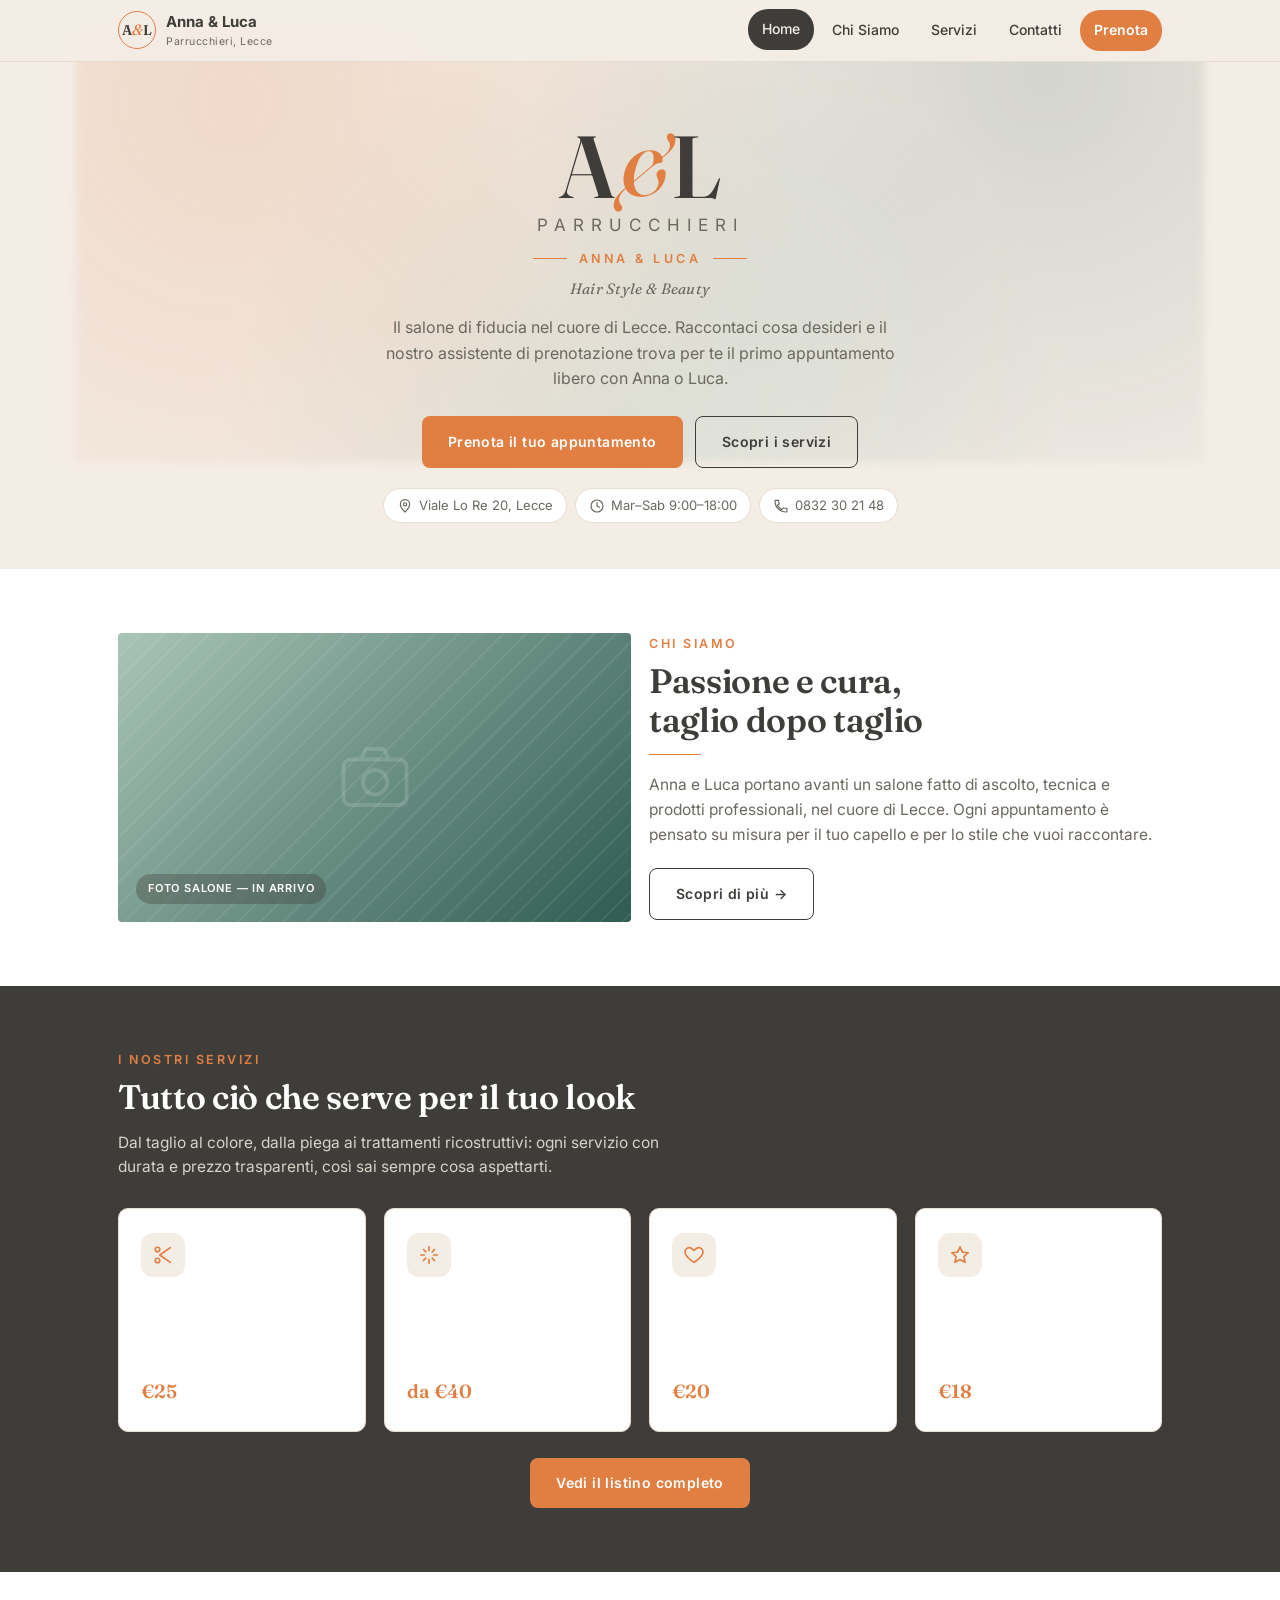
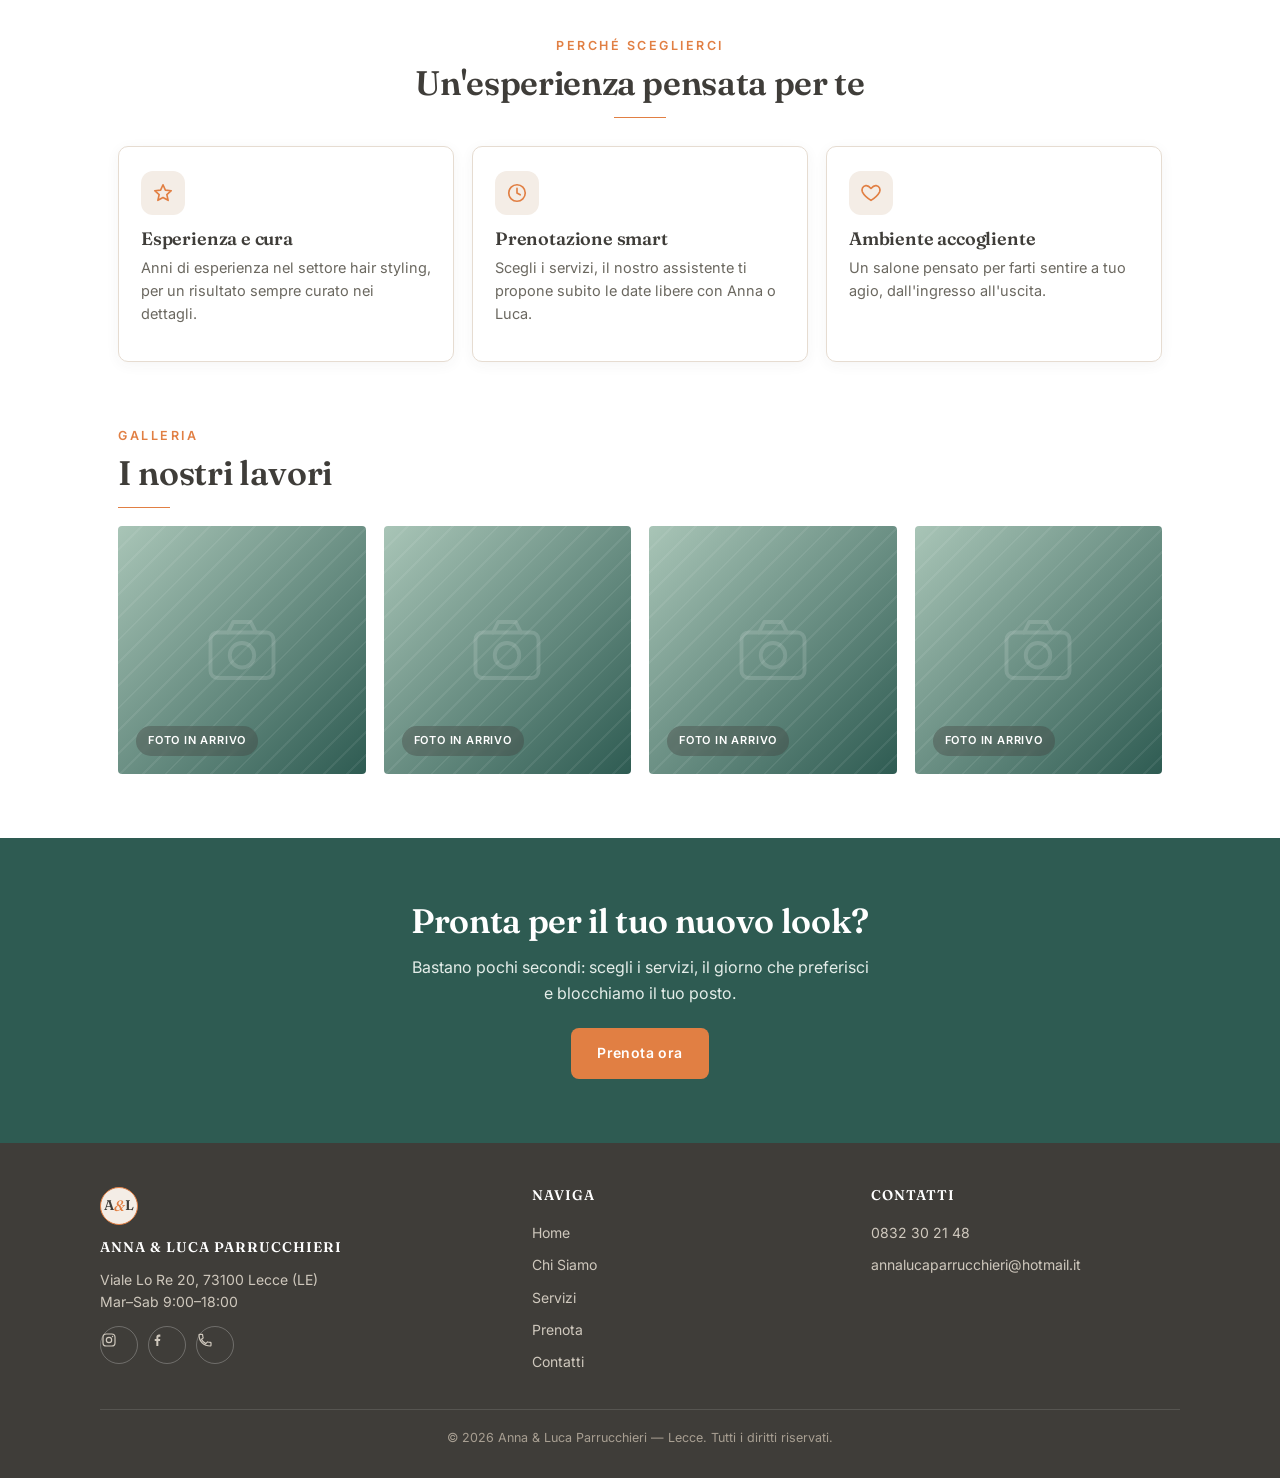
==== commit 882ef179: "Fix: font loading non bloccante (preconnect + link invece di @import)" ====
--- a/index.html
+++ b/index.html
@@ -6,6 +6,9 @@
 <meta name="theme-color" content="#3F3D39">
 <title>Anna & Luca Parrucchieri | Hair Style & Beauty — Lecce</title>
 <meta name="description" content="Salone Anna & Luca Parrucchieri a Lecce, Viale Lo Re 20. Taglio, colore, piega e trattamenti. Prenota online in pochi secondi.">
+<link rel="preconnect" href="https://fonts.googleapis.com">
+<link rel="preconnect" href="https://fonts.gstatic.com" crossorigin>
+<link rel="stylesheet" href="https://fonts.googleapis.com/css2?family=Fraunces:ital,wght@0,400;0,500;0,600;0,700;1,500;1,600&family=Inter:wght@400;500;600;700&display=swap">
 <link rel="stylesheet" href="assets/style.css">
 </head>
 <body>
--- a/assets/style.css
+++ b/assets/style.css
@@ -4,7 +4,7 @@
    charcoal #3F3D39 · orange #E17F43 · teal #2E5B52 · sage #A9C5B7 · cream #F4EDE6
    =========================================================== */
 
-@import url('https://fonts.googleapis.com/css2?family=Baloo+2:wght@400;500;600;700;800&display=swap');
+@import url('https://fonts.googleapis.com/css2?family=Fraunces:ital,wght@0,400;0,500;0,600;0,700;1,500;1,600&family=Inter:wght@400;500;600;700&display=swap');
 
 :root{
   --charcoal:#3F3D39;
@@ -23,8 +23,8 @@
 }
 *{box-sizing:border-box;-webkit-tap-highlight-color:transparent;}
 html{-webkit-text-size-adjust:100%;scroll-behavior:smooth;}
-body{margin:0;font-family:'Baloo 2',-apple-system,'Segoe UI',Helvetica,Arial,sans-serif;background:var(--cream);color:var(--charcoal);font-size:16px;line-height:1.6;overflow-x:hidden;}
-h1,h2,h3,h4{font-family:'Baloo 2',sans-serif;font-weight:700;margin:0 0 10px;color:var(--charcoal);line-height:1.2;}
+body{margin:0;font-family:'Inter',-apple-system,'Segoe UI',Helvetica,Arial,sans-serif;background:var(--cream);color:var(--charcoal);font-size:16px;line-height:1.6;overflow-x:hidden;}
+h1,h2,h3,h4{font-family:'Fraunces',Georgia,serif;font-weight:600;margin:0 0 10px;color:var(--charcoal);line-height:1.15;letter-spacing:-.01em;}
 p{margin:0 0 12px;color:var(--charcoal-soft);}
 a{color:inherit;text-decoration:none;}
 img{max-width:100%;display:block;}
@@ -39,17 +39,17 @@
 }
 
 /* ---------- LOGO ---------- */
-.brand-logo{display:flex;align-items:center;justify-content:center;font-family:'Baloo 2',sans-serif;font-weight:800;line-height:1;}
+.brand-logo{display:flex;align-items:center;justify-content:center;font-family:'Fraunces',Georgia,serif;font-weight:600;line-height:1;}
 .brand-logo .lm{font-size:clamp(52px,11vw,88px);color:var(--charcoal);}
-.brand-logo .amp{font-family:'Baloo 2',sans-serif;font-size:clamp(48px,10vw,84px);color:var(--orange);font-weight:700;font-style:italic;margin:0 .02em;}
-.brand-sub{text-align:center;font-size:clamp(15px,3vw,22px);letter-spacing:6px;font-weight:400;color:var(--charcoal);margin-top:2px;}
-.brand-names{display:flex;align-items:center;justify-content:center;gap:12px;color:var(--orange);font-size:13.5px;letter-spacing:3px;font-weight:600;margin-top:8px;}
+.brand-logo .amp{font-family:'Fraunces',Georgia,serif;font-size:clamp(48px,10vw,84px);color:var(--orange);font-weight:500;font-style:italic;margin:0 .02em;}
+.brand-sub{text-align:center;font-family:'Inter',sans-serif;font-size:clamp(13px,3vw,17px);letter-spacing:7px;font-weight:400;color:var(--charcoal-soft);margin-top:2px;text-transform:uppercase;}
+.brand-names{display:flex;align-items:center;justify-content:center;gap:12px;color:var(--orange);font-size:12.5px;letter-spacing:3.5px;font-weight:600;margin-top:10px;font-family:'Inter',sans-serif;}
 .brand-names i{display:block;width:34px;height:1px;background:var(--orange);font-style:normal;}
-.brand-tag{text-align:center;font-size:11.5px;letter-spacing:4px;color:var(--charcoal-soft);margin-top:6px;text-transform:uppercase;}
-
-.mono-badge{width:38px;height:38px;border-radius:50%;background:var(--cream);border:1.5px solid var(--orange);display:flex;align-items:center;justify-content:center;flex-shrink:0;font-family:'Baloo 2',sans-serif;font-weight:800;font-size:14px;}
+.brand-tag{text-align:center;font-family:'Fraunces',Georgia,serif;font-style:italic;font-size:15px;color:var(--charcoal-soft);margin-top:8px;letter-spacing:.3px;}
+
+.mono-badge{width:38px;height:38px;border-radius:50%;background:var(--cream);border:1.5px solid var(--orange);display:flex;align-items:center;justify-content:center;flex-shrink:0;font-family:'Fraunces',Georgia,serif;font-weight:600;font-size:14px;}
 .mono-badge .lm{color:var(--charcoal);}
-.mono-badge .amp{font-family:'Baloo 2',sans-serif;color:var(--orange);font-style:italic;font-weight:700;font-size:15px;}
+.mono-badge .amp{font-family:'Fraunces',Georgia,serif;color:var(--orange);font-style:italic;font-weight:500;font-size:15px;}
 
 /* ---------- HEADER / NAV ---------- */
 header.site{position:sticky;top:0;z-index:100;background:rgba(244,237,230,.94);backdrop-filter:blur(6px);border-bottom:1px solid var(--line);}
@@ -97,7 +97,7 @@
 }
 
 /* ---------- BUTTONS ---------- */
-.btn{display:inline-flex;align-items:center;justify-content:center;gap:8px;background:var(--charcoal);color:#fff;border:none;border-radius:28px;padding:14px 26px;font-size:15px;font-weight:600;cursor:pointer;transition:.15s;min-height:48px;font-family:'Baloo 2',sans-serif;}
+.btn{display:inline-flex;align-items:center;justify-content:center;gap:8px;background:var(--charcoal);color:#fff;border:none;border-radius:8px;padding:14px 26px;font-size:14px;font-weight:600;letter-spacing:.4px;cursor:pointer;transition:.15s;min-height:48px;font-family:'Inter',sans-serif;}
 .btn:active{transform:scale(.98);}
 .btn.primary{background:var(--orange);}
 .btn.primary:hover{background:#c96b30;}
@@ -128,7 +128,7 @@
 }
 
 /* ---------- PHOTO PLACEHOLDER ---------- */
-.photo-ph{position:relative;overflow:hidden;border-radius:18px;display:flex;align-items:flex-end;justify-content:flex-start;color:#fff;min-height:130px;
+.photo-ph{position:relative;overflow:hidden;border-radius:4px;display:flex;align-items:flex-end;justify-content:flex-start;color:#fff;min-height:130px;
   background-image:
     repeating-linear-gradient(135deg, rgba(255,255,255,.07) 0 2px, transparent 2px 16px),
     linear-gradient(135deg,var(--sage),var(--teal));
@@ -145,6 +145,15 @@
   .photo-ph.tall{aspect-ratio:3/4;}
 }
 
+/* ---------- DETTAGLI EDITORIALI ---------- */
+.rule{width:52px;height:1px;background:var(--orange);margin:0 0 18px;}
+.rule.center{margin-left:auto;margin-right:auto;}
+.frame-offset{position:relative;}
+.frame-offset::before{content:"";position:absolute;inset:16px -16px -16px 16px;border:1.5px solid var(--orange);border-radius:4px;z-index:-1;}
+@media (max-width:699px){
+  .frame-offset::before{inset:10px -10px -10px 10px;}
+}
+
 /* ---------- CARDS / GRIDS ---------- */
 .grid{display:grid;gap:18px;}
 .grid.cols-2{grid-template-columns:1fr;}
@@ -155,7 +164,7 @@
   .grid.cols-3{grid-template-columns:repeat(3,1fr);}
   .grid.cols-4{grid-template-columns:repeat(4,1fr);}
 }
-.card{background:#fff;border:1px solid var(--line);border-radius:18px;padding:22px;box-shadow:0 3px 14px rgba(63,61,57,.05);}
+.card{background:#fff;border:1px solid var(--line);border-radius:10px;padding:24px 22px;box-shadow:0 3px 14px rgba(63,61,57,.05);}
 .card h3{font-size:18px;margin-bottom:6px;}
 .card .icon-wrap{width:44px;height:44px;border-radius:12px;background:var(--cream);display:flex;align-items:center;justify-content:center;margin-bottom:14px;color:var(--orange);}
 .card .icon-wrap .icon{width:22px;height:22px;}
@@ -188,7 +197,7 @@
 /* ---------- FORMS ---------- */
 .form-grid{display:grid;gap:12px;}
 .form-grid label{display:block;font-size:12px;color:var(--charcoal-soft);margin-bottom:4px;font-weight:600;}
-.form-grid input, .form-grid textarea, .form-grid select{width:100%;padding:12px 14px;border:1.5px solid var(--line);border-radius:10px;font-size:16px;font-family:'Baloo 2',sans-serif;background:#fff;color:var(--charcoal);}
+.form-grid input, .form-grid textarea, .form-grid select{width:100%;padding:12px 14px;border:1.5px solid var(--line);border-radius:8px;font-size:16px;font-family:'Inter',sans-serif;background:#fff;color:var(--charcoal);}
 .form-grid textarea{resize:vertical;min-height:110px;}
 .form-row-2{display:grid;gap:12px;}
 @media (min-width:600px){.form-row-2{grid-template-columns:1fr 1fr;}}
